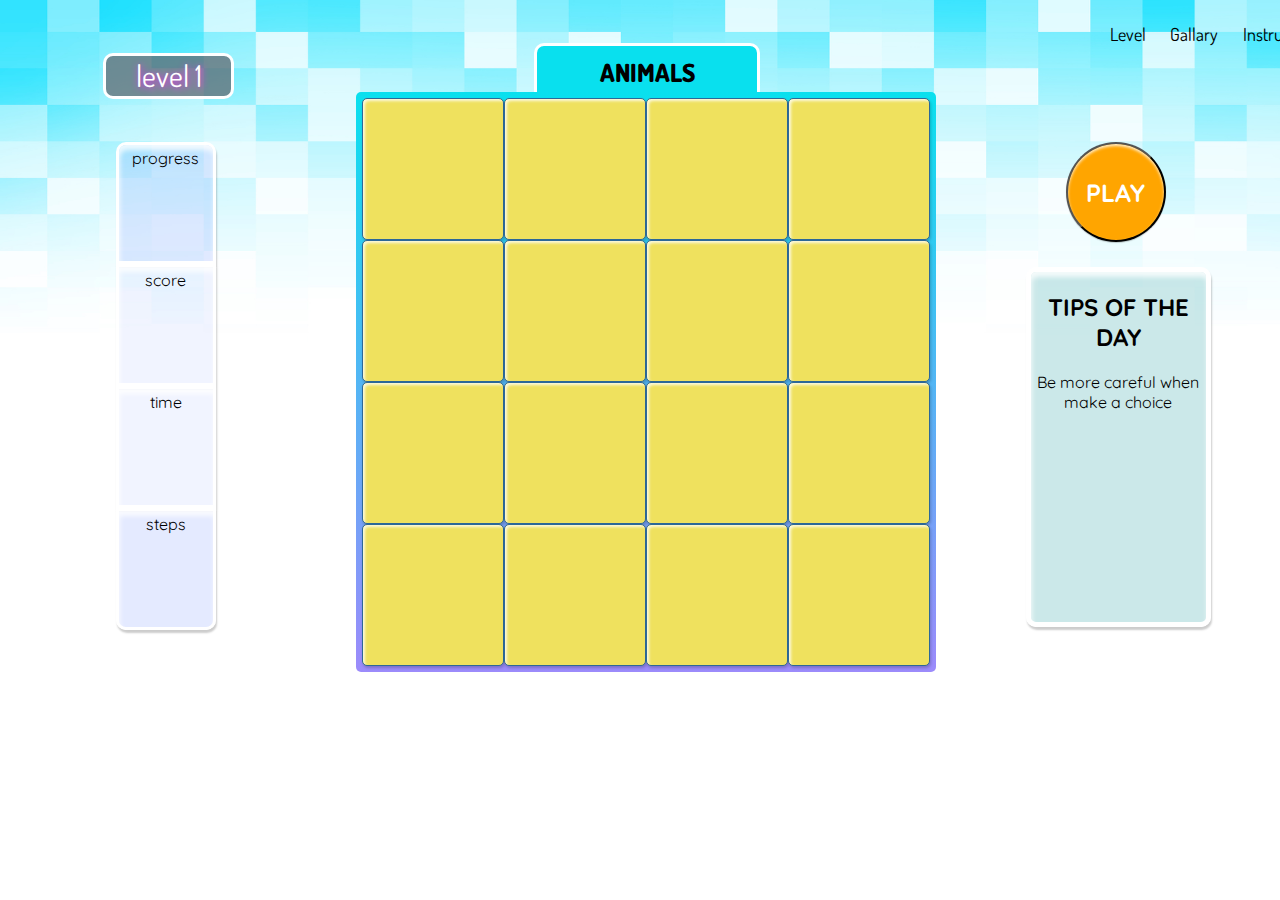
==== Production/index.html @ 1e816aa9 "start game" ====
<!DOCTYPE html>
<html lang="en">
<head>
  <meta charset="UTF-8">
  <title>GessAndGo</title>
  <link rel="stylesheet" href="style.css">
  <!-- <script src="main.js" type="text/javascript"></script> -->
  <script
  src="http://code.jquery.com/jquery-3.2.1.js"
  integrity="sha256-DZAnKJ/6XZ9si04Hgrsxu/8s717jcIzLy3oi35EouyE="
  crossorigin="anonymous"></script>
  <link href="https://fonts.googleapis.com/css?family=Dosis|Quicksand" rel="stylesheet">
</head>
<body>
  <header>
     <div id="level">level 1</div>
     <div class="menu">
        <div class="but"><a href="#">Level</a></div>
        <div class="but"><a href="#">Gallary</a></div>
        <div class="but"><a href="#">Instruction</a></div>
        <div class="but"><a href="#">History</a></div>
       </div>
     </div>
     <div id="gName">ANIMALS</div>
   </header>
   <div class="middle">
     <section class="AchBoard">
       <div class="ach" id="progress">progress</div>
       <div class="ach" id="score">score</div>
       <div class="ach" id="time">time</div>
       <div class="ach" id="steps">steps</div>
     </section>
     <main class="playGround">
      <div class="board">
        <div id="helloScreen">
          <h1>
            W E L C O M E <br>GUESS AND GO!
          </h1>
          <p>The </p>
        </div>
        <div class="Gallary">
          <div class="gal" id="g1"></div>
          <div class="gal" id="g2"></div>
          <div class="gal" id="g3"></div>
          <div class="gal" id="g4"></div>
        </div>
        <div class="clusters">
          <div class="square" id="0"></div>
          <div class="square" id="1"></div>
          <div class="square" id="2"></div>
          <div class="square" id="3"></div>
          <div class="square" id="4"></div>
          <div class="square" id="5"></div>
          <div class="square" id="6"></div>
          <div class="square" id="7"></div>
          <div class="square" id="8"></div>
          <div class="square" id="9"></div>
          <div class="square" id="10"></div>
          <div class="square" id="11"></div>
          <div class="square" id="12"></div>
          <div class="square" id="13"></div>
          <div class="square" id="14"></div>
          <div class="square" id="15"></div>
        </div>
        <div class="Winner_Looser">
          <div class="wl" id="stat"></div>
          <div class="wl" id="cup"></div>
          <div class="wl" id="text"></div>
        </div>
      </div>
    </main>
    <aside class="leftNav">
      <button id="start">PLAY</button>
      <div id="tips">
        <h2>TIPS OF THE DAY</h2>
        <p>Be more careful when make a choice</p>
        <h3></h3>
      </div>
    </aside>
  </div>
<script src="main.js" type="text/javascript"></script>
<!-- <script src="global.js" type="text/javascript"></script> -->
</body>
</html>
---- Production/style.css ----
body{
  background-image: url("graph/back.jpg");
  background-repeat: no-repeat;
  background-size: 1500px 750px;
}
header {
  position: relative;
  display: inline-block;
  height: 80px;
  width: 1425px;
  box-sizing: border-box;
}
#level {
  position: relative;
  float: left;
  left: 95px;
  top: 45px;
  height: 40px;
  width: 125px;
  border: 5px solid white;
  border-radius: 10px;
  text-align: center;
  font-family: 'Dosis', sans-serif;
  font-size: 30px;
  border-width: 3px;
  background-color: rgba(92,95,102,0.7);
  color: white;
  text-shadow: 1px 1px 7px #FB23FF;
}
.menu {
  position: relative;
  float: right;
  top: 10px;
  right: 30px;
  height: 20px;
  width: 300px;
  display: flex;
  text-decoration: none;
  list-style-type: none;
  flex-direction: row;
  justify-content: space-around;
  padding: 5px;
  font-family: 'Dosis', sans-serif;
  font-size: 18px;
  font-style: bold;
}
#gName {
  position: relative;
  float: left;
  left: 395px;
  top: 35px;
  height: 30px;
  width: 200px;
  border: 3px solid white;
  text-align: center;
  padding: 10px;
  font-family: 'Dosis', sans-serif;
  font-size: 25px;
  font-weight: 900;
  background: rgba(9,224,238,1);
  border-top-right-radius: 10px;
  border-top-left-radius: 10px;
}
.but {
  top: 10px;
}
a {
  text-decoration: none;
  color: black;
}
.board {
  position: relative;
  height: 580px;
  width: 580px;
}
#helloScreen {
  position: relative;
  height: 580px;
  width: 580px;
  text-align: center;
  visibility: hidden;
}
.middle {
  position: relative;
  display: flex;
  height: 580px;
  width: 1425px;
  justify-content: space-around;
}
section {
  /*visibility: hidden;*/
}
.AchBoard {
  position: relative;
  top: 50px;
  left: 25px;
  width: 100px;
  height: 440px;
  font-family: 'Quicksand', sans-serif;
  text-align: center;
}
.ach {
  border: 1px solid black;
  height: 110px;
  padding: 3px;
  border: 3px solid white;
  background-color: rgba(122,150,255,0.1);
  -webkit-box-shadow: 1px 5px 5px rgba(255,255,255,0.8) inset, 1px 3px 2px rgba(0,0,0,0.2);

}
#progress {
  border-top-left-radius: 10px;
  border-top-right-radius: 10px;
  border: 3px solid white;
  background-color: rgba(122,150,255,0.2);
}
#steps {
  border-bottom-right-radius: 10px;
  border-bottom-left-radius: 10px;
  border: 3px solid white;
  background-color: rgba(122,150,255,0.2);
}
.playGround {
  width: 580px;
  /*border: 1px solid black;*/
  /*background-color: #9C8BFB;*/
  background: -webkit-linear-gradient(bottom,rgba(156,139,251,1),rgba(9,224,238,1));
  border-radius: 5px;
  /*visibility: hidden;*/
}
.leftNav {
  width: 250px;
  /*border: 1px solid black;*/
}
.Gallary {
  position: absolute;
  top: -20px;
  left: -20px;
  display: flex;
  flex-direction: row;
  flex-wrap: wrap;
  justify-content: center;
  z-index: 1;
  visibility: hidden;
}
.gal {
  border: 1px solid black;
  height: 287px;
  width: 287px;
  border-radius: 10px;
}
.clusters {
  position: absolute;
  display: flex;
  width: 580px;
  top: -15px;
  flex-wrap: wrap;
  justify-content: center;
  z-index: 2;
  /*visibility: hidden;*/
}
.square {
  height: 140px;
  width: 140px;
  border: 1px solid #2d6898;
  border-radius: 5px;
  -webkit-box-shadow: 2px 2px 3px rgba(255,255,255,0.8) inset, 1px 2px 3px rgba(0,0,0,0.2);
  background-color: #EFE15E;
}
.Winner_Looser {
  position: absolute;
  /*border: 1px solid black;*/
  top: -20px;
  height: 580px;
  width: 580px;
  z-index: 3;
  text-align: center;
  background-color: rgb(0,0,0);
  background-color: rgba(0,0,0,0.4);
  visibility: hidden;
}
.wl {
  display: none;
}
#stat {
  position: absolute;
  top: 30px;
  left: 40px;
  height: 100px;
  width: 500px;
  border: 1px solid black;
  margin: 0 auto;
}
#cup {
  position: absolute;
  top: 140px;
  left: 40px;
  height: 200px;
  width: 500px;
  border: 1px solid black;
  margin: 0 auto;
}
#text {
  position: absolute;
  top: 350px;
  left: 40px;
  height: 200px;
  width: 500px;
  border: 1px solid black;
  margin: 0 auto;
}
.leftNav {
  display: block;
  position: relative;
  right: 125px;

}
button {
  position: absolute;
  top: 50px;
  left: 90px;
  height: 100px;
  width: 100px;
  border-radius: 90px;
  font-size: 25px;
  font-family: 'Quicksand', sans-serif;
  background-color: orange;
  font-weight: 900;
  color: white;
  -webkit-box-shadow: 0px 2px 3px rgba(255,255,255,0.8) inset, 0px 1px 1px rgba(0,0,0,0.2);
}
#tips {
  position: absolute;
  height: 350px;
  width: 175px;
  margin: auto;
  top: 175px;
  left: 50px;
  background-color: rgba(151,210,212,0.5);
  border: 5px solid white;
  border-radius: 10px;
  text-align: center;
  font-family: 'Quicksand', sans-serif;
  -webkit-box-shadow: 1px 5px 5px rgba(255,255,255,0.8) inset, 1px 3px 2px rgba(0,0,0,0.2);

}
footer {
  height: 20px;
  display: flex;
  justify-content: space-between;
  font-family: 'Quicksand', sans-serif;
  font-size: 15px;
}
#author {
  padding-left: 30px;
  height: 20px;
  width: 700px;
}
#else {
  float: right;
  height: 20px;
  width: 700px;
  text-align: right;
}
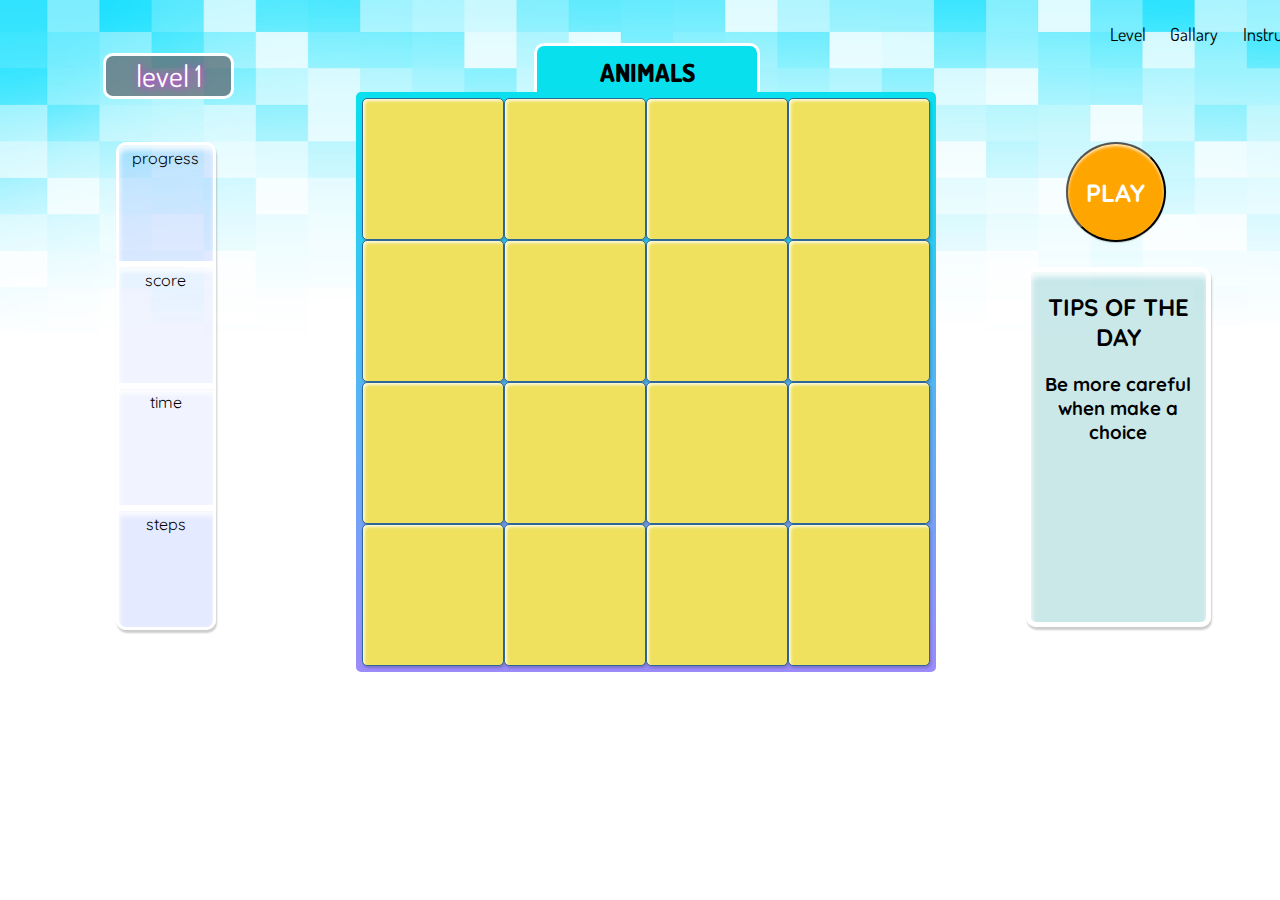
==== commit 62a8179f: "deployed_v2" ====
--- a/Production/index.html
+++ b/Production/index.html
@@ -73,8 +73,8 @@
       <button id="start">PLAY</button>
       <div id="tips">
         <h2>TIPS OF THE DAY</h2>
-        <p>Be more careful when make a choice</p>
-        <h3></h3>
+        <h3>Be more careful when make a choice</h3>
+        <h4></h4>
       </div>
     </aside>
   </div>
--- a/Production/style.css
+++ b/Production/style.css
@@ -106,7 +106,7 @@
   border: 3px solid white;
   background-color: rgba(122,150,255,0.1);
   -webkit-box-shadow: 1px 5px 5px rgba(255,255,255,0.8) inset, 1px 3px 2px rgba(0,0,0,0.2);
-
+  text-align: center;
 }
 #progress {
   border-top-left-radius: 10px;
@@ -120,6 +120,10 @@
   border: 3px solid white;
   background-color: rgba(122,150,255,0.2);
 }
+#score {
+  text-align: center;
+}
+
 .playGround {
   width: 580px;
   /*border: 1px solid black;*/
@@ -166,6 +170,7 @@
   border-radius: 5px;
   -webkit-box-shadow: 2px 2px 3px rgba(255,255,255,0.8) inset, 1px 2px 3px rgba(0,0,0,0.2);
   background-color: #EFE15E;
+  color: transparent;
 }
 .Winner_Looser {
   position: absolute;
@@ -188,8 +193,15 @@
   left: 40px;
   height: 100px;
   width: 500px;
-  border: 1px solid black;
+  border-radius: 10px;
+  /*border: 1px solid black;*/
   margin: 0 auto;
+  color: white;
+  font-size: 50px;
+  font-weight: 800;
+  font-family: Quicksand;
+  background-color: rgba(255,255,255,0.2);
+  text-align: center;
 }
 #cup {
   position: absolute;
@@ -197,8 +209,9 @@
   left: 40px;
   height: 200px;
   width: 500px;
-  border: 1px solid black;
+  /*border: 1px solid black;*/
   margin: 0 auto;
+  text-align: center;
 }
 #text {
   position: absolute;
@@ -206,8 +219,16 @@
   left: 40px;
   height: 200px;
   width: 500px;
-  border: 1px solid black;
+  color: white;
+  /*border: 1px solid black;*/
+  border-radius: 10px;
   margin: 0 auto;
+  text-align: center;
+  color: white;
+  font-size: 80px;
+  font-weight: 800;
+  font-family: Quicksand;
+  background-color: rgba(255,255,255,0.2);
 }
 .leftNav {
   display: block;
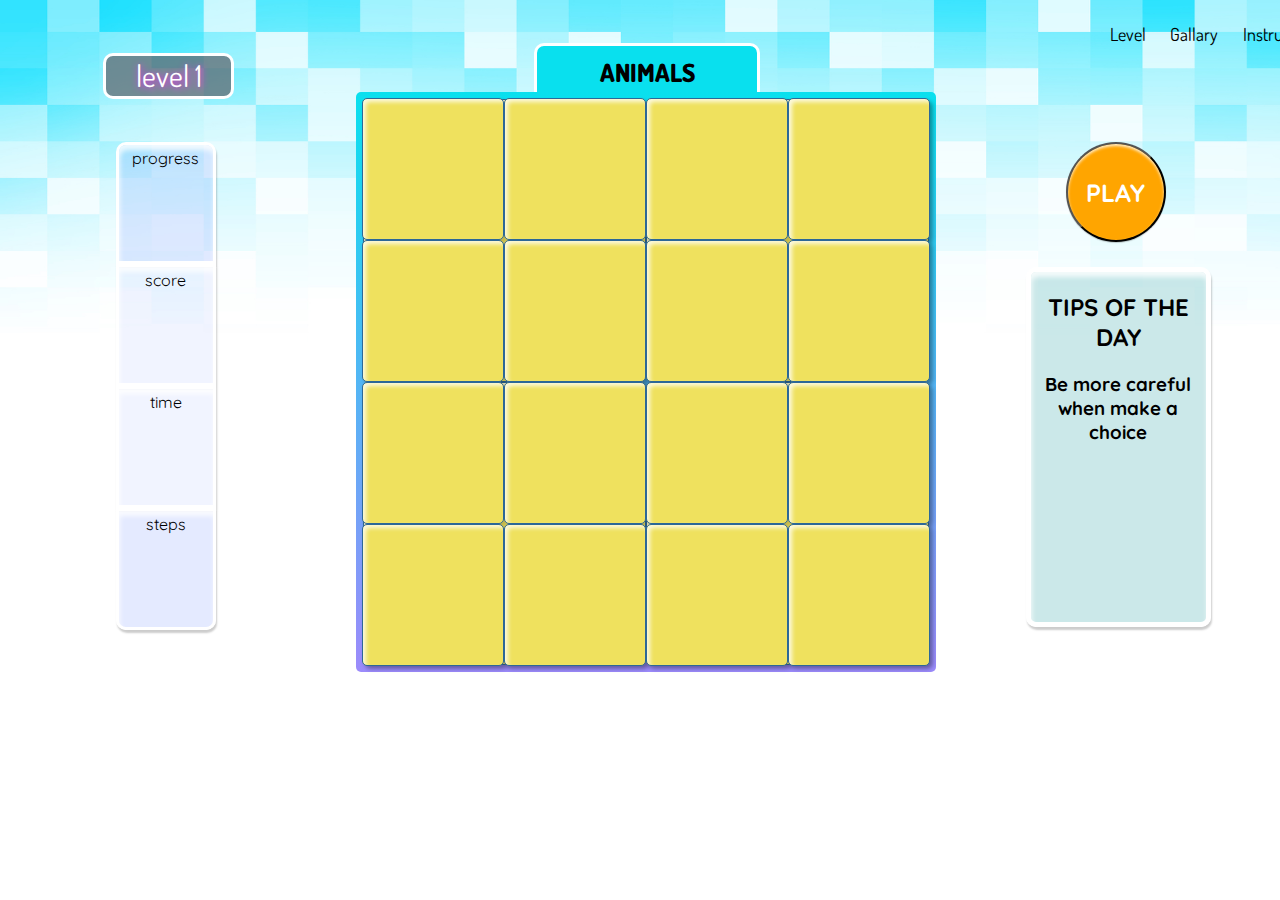
==== commit a1361cd2: "v3_gallary" ====
--- a/Production/index.html
+++ b/Production/index.html
@@ -15,8 +15,8 @@
   <header>
      <div id="level">level 1</div>
      <div class="menu">
-        <div class="but"><a href="#">Level</a></div>
-        <div class="but"><a href="#">Gallary</a></div>
+        <div class="but" id='lev'><a href="#">Level</a></div>
+        <div class="but" id='gall'><a href="#">Gallary</a></div>
         <div class="but"><a href="#">Instruction</a></div>
         <div class="but"><a href="#">History</a></div>
        </div>
@@ -25,10 +25,18 @@
    </header>
    <div class="middle">
      <section class="AchBoard">
-       <div class="ach" id="progress">progress</div>
-       <div class="ach" id="score">score</div>
-       <div class="ach" id="time">time</div>
-       <div class="ach" id="steps">steps</div>
+       <div class="ach" id="progress">progress<br/>
+       <p></p>
+       </div>
+       <div class="ach" id="score">score<br/>
+        <p></p>
+       </div>
+       <div class="ach" id="time">time<br/>
+        <p></p>
+       </div>
+       <div class="ach" id="steps">steps<br/>
+        <p></p>
+       </div>
      </section>
      <main class="playGround">
       <div class="board">
--- a/Production/style.css
+++ b/Production/style.css
@@ -137,21 +137,26 @@
   /*border: 1px solid black;*/
 }
 .Gallary {
-  position: absolute;
-  top: -20px;
-  left: -20px;
+  display: none;
+  position: absolute;
+  top: -14px;
+  left: 0px;
   display: flex;
   flex-direction: row;
   flex-wrap: wrap;
   justify-content: center;
   z-index: 1;
-  visibility: hidden;
+  /*visibility: hidden;*/
 }
 .gal {
   border: 1px solid black;
-  height: 287px;
-  width: 287px;
-  border-radius: 10px;
+  height: 281px;
+  width: 281px;
+  border: 1px solid #2d6898;
+  border-radius: 5px;
+  -webkit-box-shadow: 3px 3px 4px rgba(255,255,255,0.8) inset, 3px 3px 4px rgba(0,0,0,0.2);
+  background-color: #EFE15E;
+  color: transparent;
 }
 .clusters {
   position: absolute;
@@ -168,7 +173,7 @@
   width: 140px;
   border: 1px solid #2d6898;
   border-radius: 5px;
-  -webkit-box-shadow: 2px 2px 3px rgba(255,255,255,0.8) inset, 1px 2px 3px rgba(0,0,0,0.2);
+  -webkit-box-shadow: 3px 3px 4px rgba(255,255,255,0.8) inset, 3px 3px 4px rgba(0,0,0,0.2);
   background-color: #EFE15E;
   color: transparent;
 }
@@ -181,7 +186,7 @@
   z-index: 3;
   text-align: center;
   background-color: rgb(0,0,0);
-  background-color: rgba(0,0,0,0.4);
+  background-color: rgba(0,0,0,0.5);
   visibility: hidden;
 }
 .wl {
@@ -189,46 +194,46 @@
 }
 #stat {
   position: absolute;
-  top: 30px;
-  left: 40px;
-  height: 100px;
-  width: 500px;
+  top: 20px;
+  left: 65px;
+  height: 80px;
+  width: 450px;
   border-radius: 10px;
   /*border: 1px solid black;*/
   margin: 0 auto;
   color: white;
-  font-size: 50px;
+  font-size: 40px;
+  padding-top: 10px;
   font-weight: 800;
   font-family: Quicksand;
-  background-color: rgba(255,255,255,0.2);
+  /*background-color: rgba(255,255,255,0.2);*/
   text-align: center;
 }
 #cup {
   position: absolute;
-  top: 140px;
+  top: 125px;
   left: 40px;
-  height: 200px;
+  height: 300px;
   width: 500px;
-  /*border: 1px solid black;*/
   margin: 0 auto;
   text-align: center;
 }
 #text {
   position: absolute;
-  top: 350px;
+  top: 410px;
   left: 40px;
-  height: 200px;
+  height: 130px;
   width: 500px;
   color: white;
-  /*border: 1px solid black;*/
-  border-radius: 10px;
+  border-radius: 10px;
+  padding-top: 15px;
   margin: 0 auto;
   text-align: center;
-  color: white;
   font-size: 80px;
   font-weight: 800;
   font-family: Quicksand;
-  background-color: rgba(255,255,255,0.2);
+  /*background-color: rgba(255,255,255,0.2);*/
+  text-shadow: 1px 1px 15px #FB23FF;
 }
 .leftNav {
   display: block;
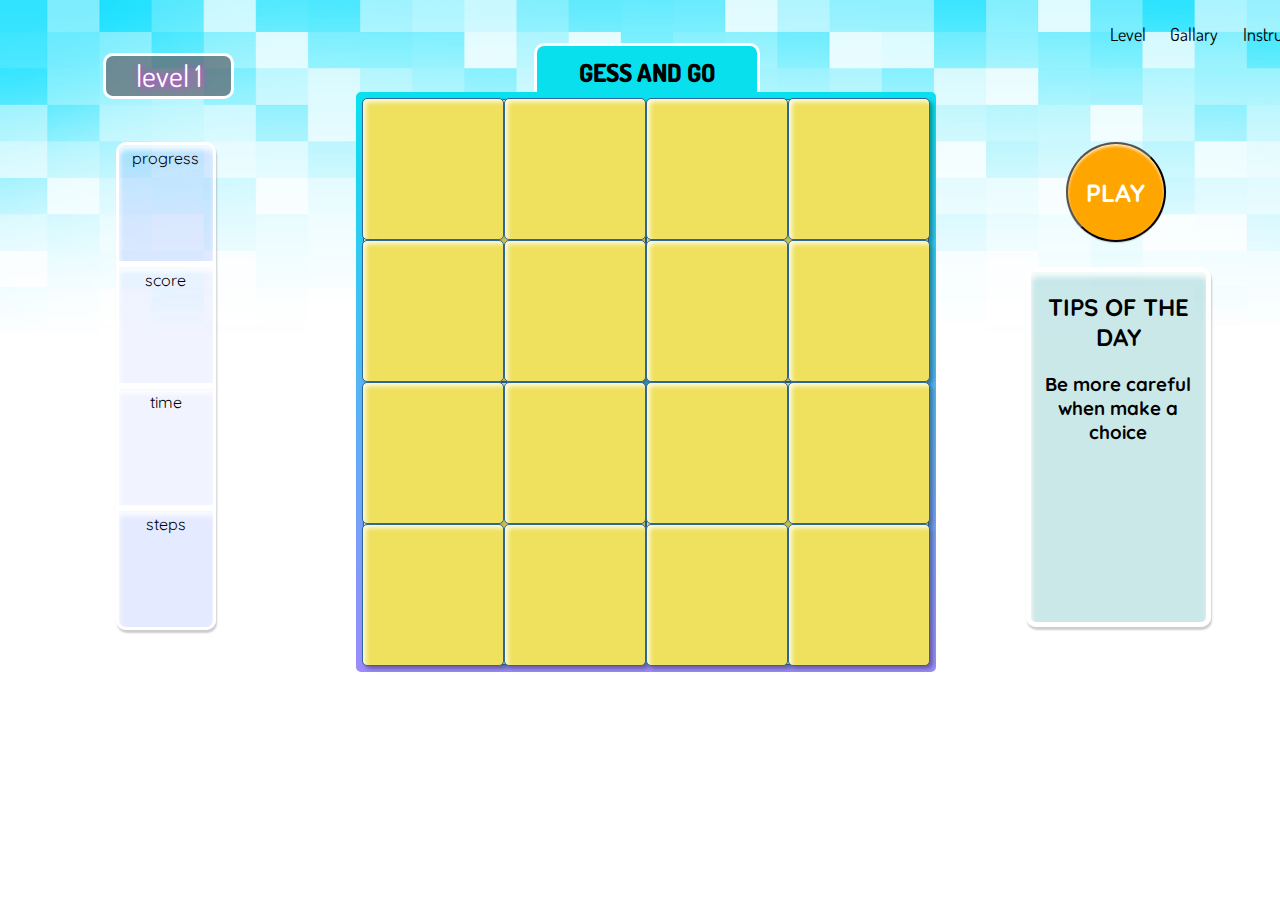
==== commit c6269a6b: "v3_improved" ====
--- a/Production/index.html
+++ b/Production/index.html
@@ -21,7 +21,7 @@
         <div class="but"><a href="#">History</a></div>
        </div>
      </div>
-     <div id="gName">ANIMALS</div>
+     <div id="gName">GESS AND GO</div>
    </header>
    <div class="middle">
      <section class="AchBoard">
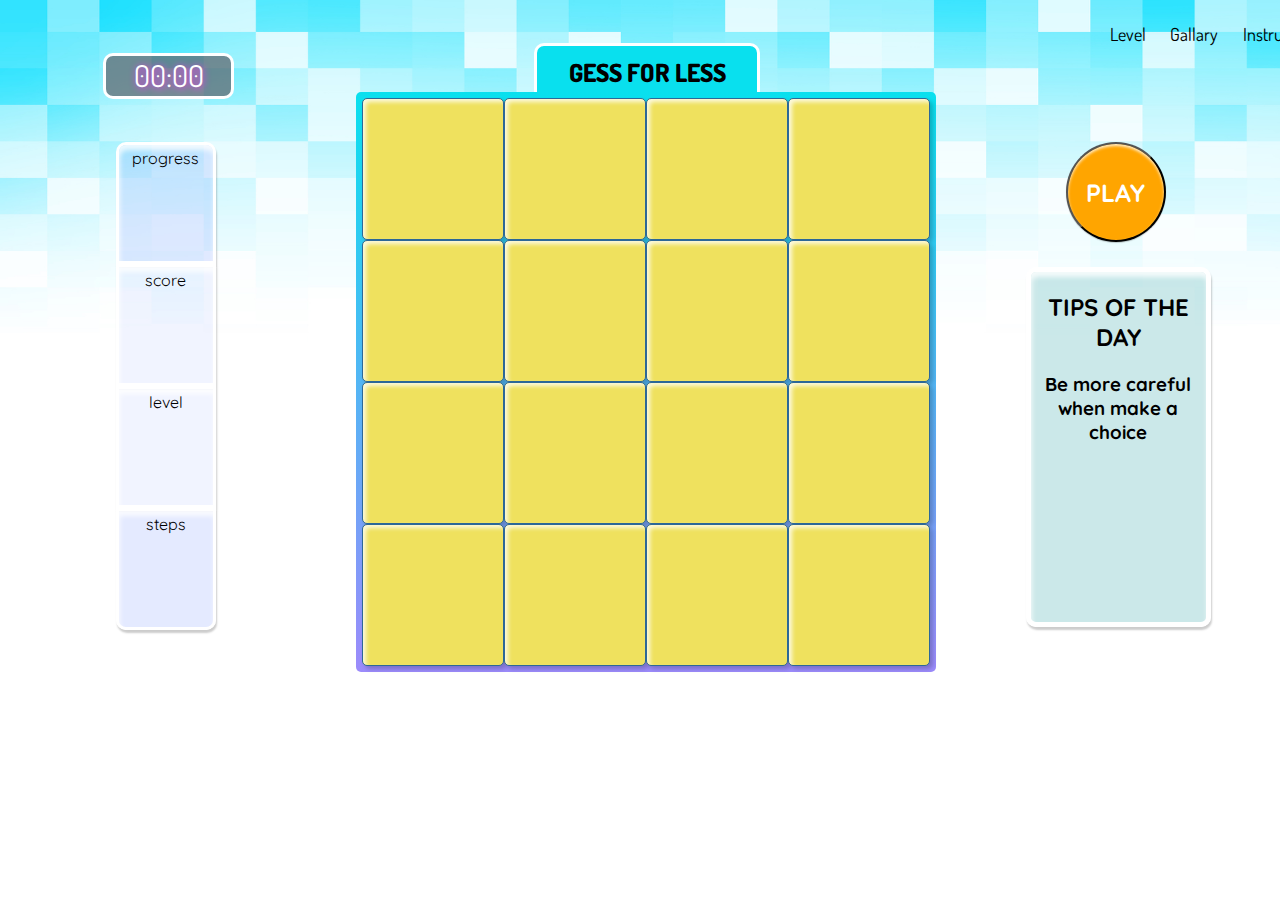
==== commit 2c617714: "gallary, flip, clock" ====
--- a/Production/index.html
+++ b/Production/index.html
@@ -2,7 +2,7 @@
 <html lang="en">
 <head>
   <meta charset="UTF-8">
-  <title>GessAndGo</title>
+  <title>GESS FOR LESS</title>
   <link rel="stylesheet" href="style.css">
   <!-- <script src="main.js" type="text/javascript"></script> -->
   <script
@@ -13,7 +13,7 @@
 </head>
 <body>
   <header>
-     <div id="level">level 1</div>
+     <div id="level">00:00</div>
      <div class="menu">
         <div class="but" id='lev'><a href="#">Level</a></div>
         <div class="but" id='gall'><a href="#">Gallary</a></div>
@@ -21,7 +21,7 @@
         <div class="but"><a href="#">History</a></div>
        </div>
      </div>
-     <div id="gName">GESS AND GO</div>
+     <div id="gName">GESS FOR LESS</div>
    </header>
    <div class="middle">
      <section class="AchBoard">
@@ -31,7 +31,7 @@
        <div class="ach" id="score">score<br/>
         <p></p>
        </div>
-       <div class="ach" id="time">time<br/>
+       <div class="ach" id="time">level<br/>
         <p></p>
        </div>
        <div class="ach" id="steps">steps<br/>
--- a/Production/style.css
+++ b/Production/style.css
@@ -137,7 +137,7 @@
   /*border: 1px solid black;*/
 }
 .Gallary {
-  display: none;
+  /*display: none;*/
   position: absolute;
   top: -14px;
   left: 0px;
@@ -146,7 +146,7 @@
   flex-wrap: wrap;
   justify-content: center;
   z-index: 1;
-  /*visibility: hidden;*/
+  visibility: hidden;
 }
 .gal {
   border: 1px solid black;
@@ -176,6 +176,9 @@
   -webkit-box-shadow: 3px 3px 4px rgba(255,255,255,0.8) inset, 3px 3px 4px rgba(0,0,0,0.2);
   background-color: #EFE15E;
   color: transparent;
+  perspective: 1000px;
+  transition: 0.6s;
+  transform-style: preserve-3d;
 }
 .Winner_Looser {
   position: absolute;
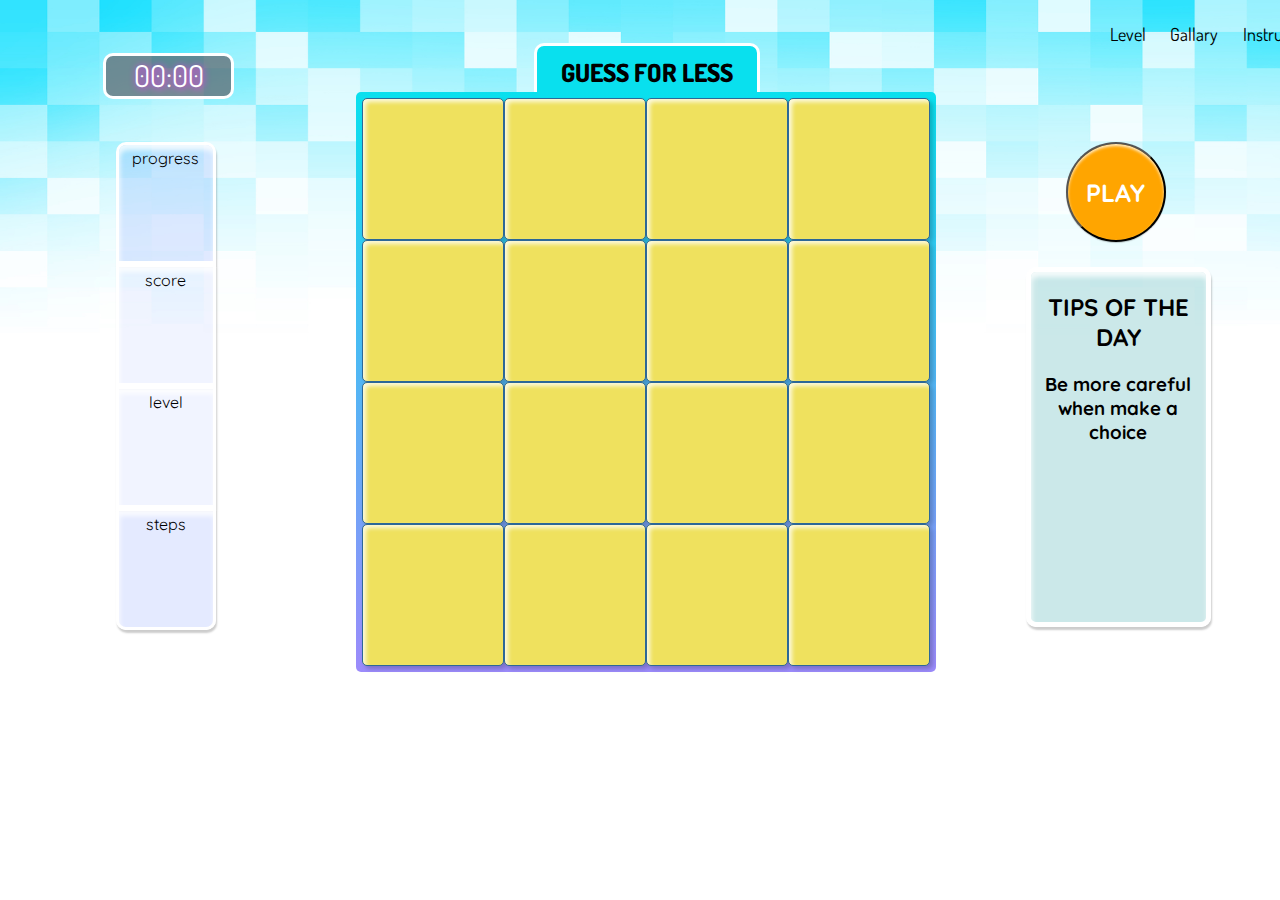
==== commit 64bf07d4: "new_old_one" ====
--- a/Production/index.html
+++ b/Production/index.html
@@ -2,7 +2,7 @@
 <html lang="en">
 <head>
   <meta charset="UTF-8">
-  <title>GESS FOR LESS</title>
+  <title>GUESS FOR LESS</title>
   <link rel="stylesheet" href="style.css">
   <!-- <script src="main.js" type="text/javascript"></script> -->
   <script
@@ -21,7 +21,7 @@
         <div class="but"><a href="#">History</a></div>
        </div>
      </div>
-     <div id="gName">GESS FOR LESS</div>
+     <div id="gName">GUESS FOR LESS</div>
    </header>
    <div class="middle">
      <section class="AchBoard">
--- a/Production/style.css
+++ b/Production/style.css
@@ -147,6 +147,8 @@
   justify-content: center;
   z-index: 1;
   visibility: hidden;
+  transition: 0.6s;
+  transform-style: preserve-3d;
 }
 .gal {
   border: 1px solid black;
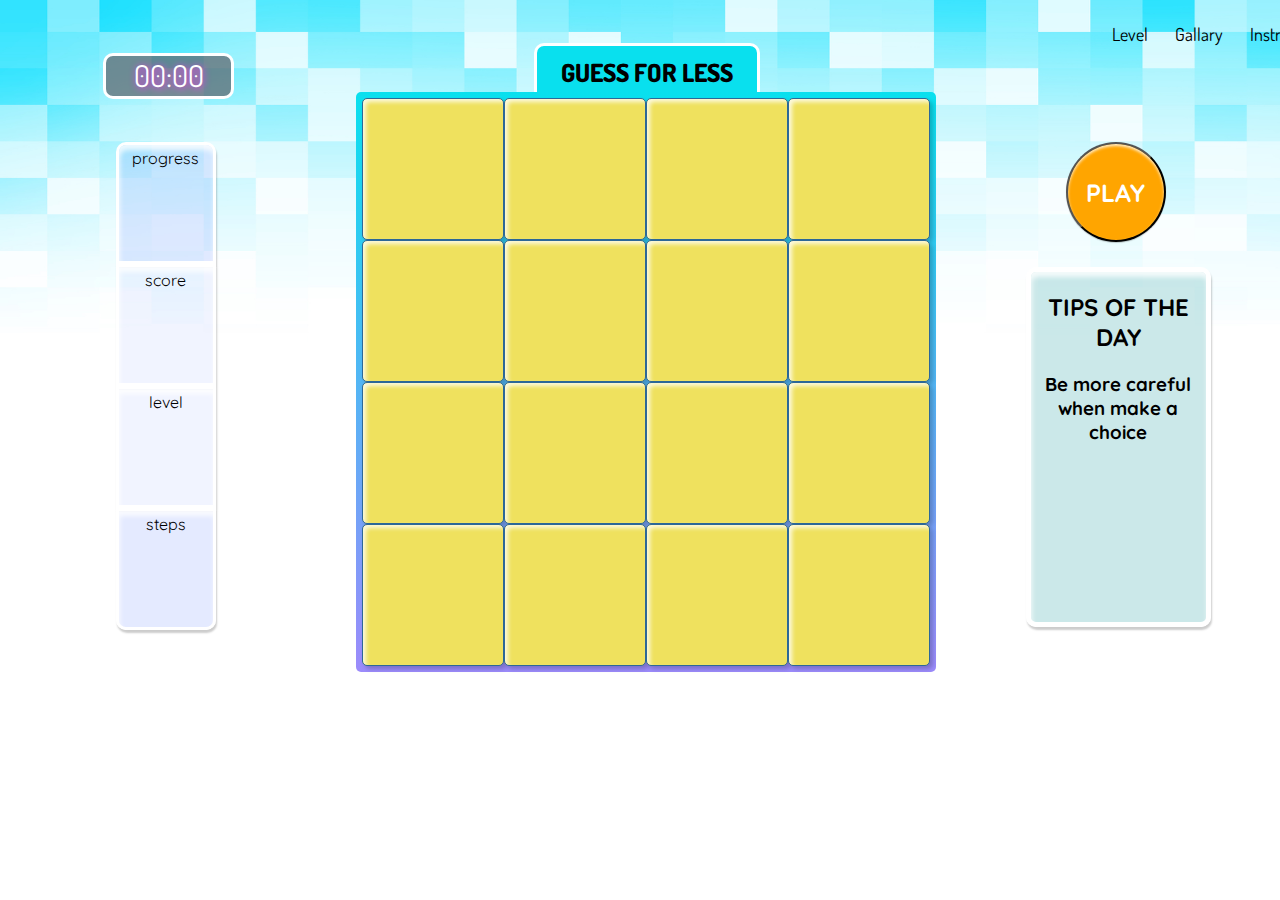
==== commit 7c04de67: "commented not finished feature" ====
--- a/Production/index.html
+++ b/Production/index.html
@@ -4,7 +4,6 @@
   <meta charset="UTF-8">
   <title>GUESS FOR LESS</title>
   <link rel="stylesheet" href="style.css">
-  <!-- <script src="main.js" type="text/javascript"></script> -->
   <script
   src="http://code.jquery.com/jquery-3.2.1.js"
   integrity="sha256-DZAnKJ/6XZ9si04Hgrsxu/8s717jcIzLy3oi35EouyE="
@@ -15,10 +14,17 @@
   <header>
      <div id="level">00:00</div>
      <div class="menu">
-        <div class="but" id='lev'><a href="#">Level</a></div>
+        <div class="but" id='lev'><a href="#">Level</a>
+            <!-- block of code not finished. Should be fixed with the next version. -->
+            <!-- <div class='levelMenu'>
+              <div class='subLevMenu' id='lM1'>level 1</div>
+              <div class='subLevMenu' id='lM2'>level 2</div>
+              <div class='subLevMenu' id='lM3'>level 3</div>
+            </div> -->
+        </div>
         <div class="but" id='gall'><a href="#">Gallary</a></div>
-        <div class="but"><a href="#">Instruction</a></div>
-        <div class="but"><a href="#">History</a></div>
+        <div class="but" id='instr'><a href="#">Instruction</a></div>
+        <div class="but" id='hist'><a href="#">Login</a></div>
        </div>
      </div>
      <div id="gName">GUESS FOR LESS</div>
@@ -42,7 +48,7 @@
       <div class="board">
         <div id="helloScreen">
           <h1>
-            W E L C O M E <br>GUESS AND GO!
+            W E L C O M E <br>GUESS FOR LESS!
           </h1>
           <p>The </p>
         </div>
@@ -87,6 +93,6 @@
     </aside>
   </div>
 <script src="main.js" type="text/javascript"></script>
-<!-- <script src="global.js" type="text/javascript"></script> -->
+<script src="global.js" type="text/javascript"></script>
 </body>
 </html>
--- a/Production/style.css
+++ b/Production/style.css
@@ -44,6 +44,32 @@
   font-size: 18px;
   font-style: bold;
 }
+/* piece of code not finished. Should be fixed with the next version */
+.levelMenu .subLevMenu {
+  display: none;
+  position: absolute;
+  border-bottom: 1px solid black;
+  display: inline-flex;
+  z-index: 1;
+  justify-content: space-around;
+  align-items: center;
+  top: 30px;
+  left: 15px;
+  height: 40px;
+  width: 240px;
+  text-align: center;
+  border-top-right-radius: 8px;
+  border-bottom-right-radius: 8px;
+  border-bottom-left-radius: 8px;
+  background-color: rgba(255,255,255, 0.8);
+  font-size: 20px;
+  font-family: 'Quicksand';
+}
+#lev:hover + .levelMenu{
+  display: none;
+  background-color: rgba(255,255,255, 0.8);
+}
+
 #gName {
   position: relative;
   float: left;
